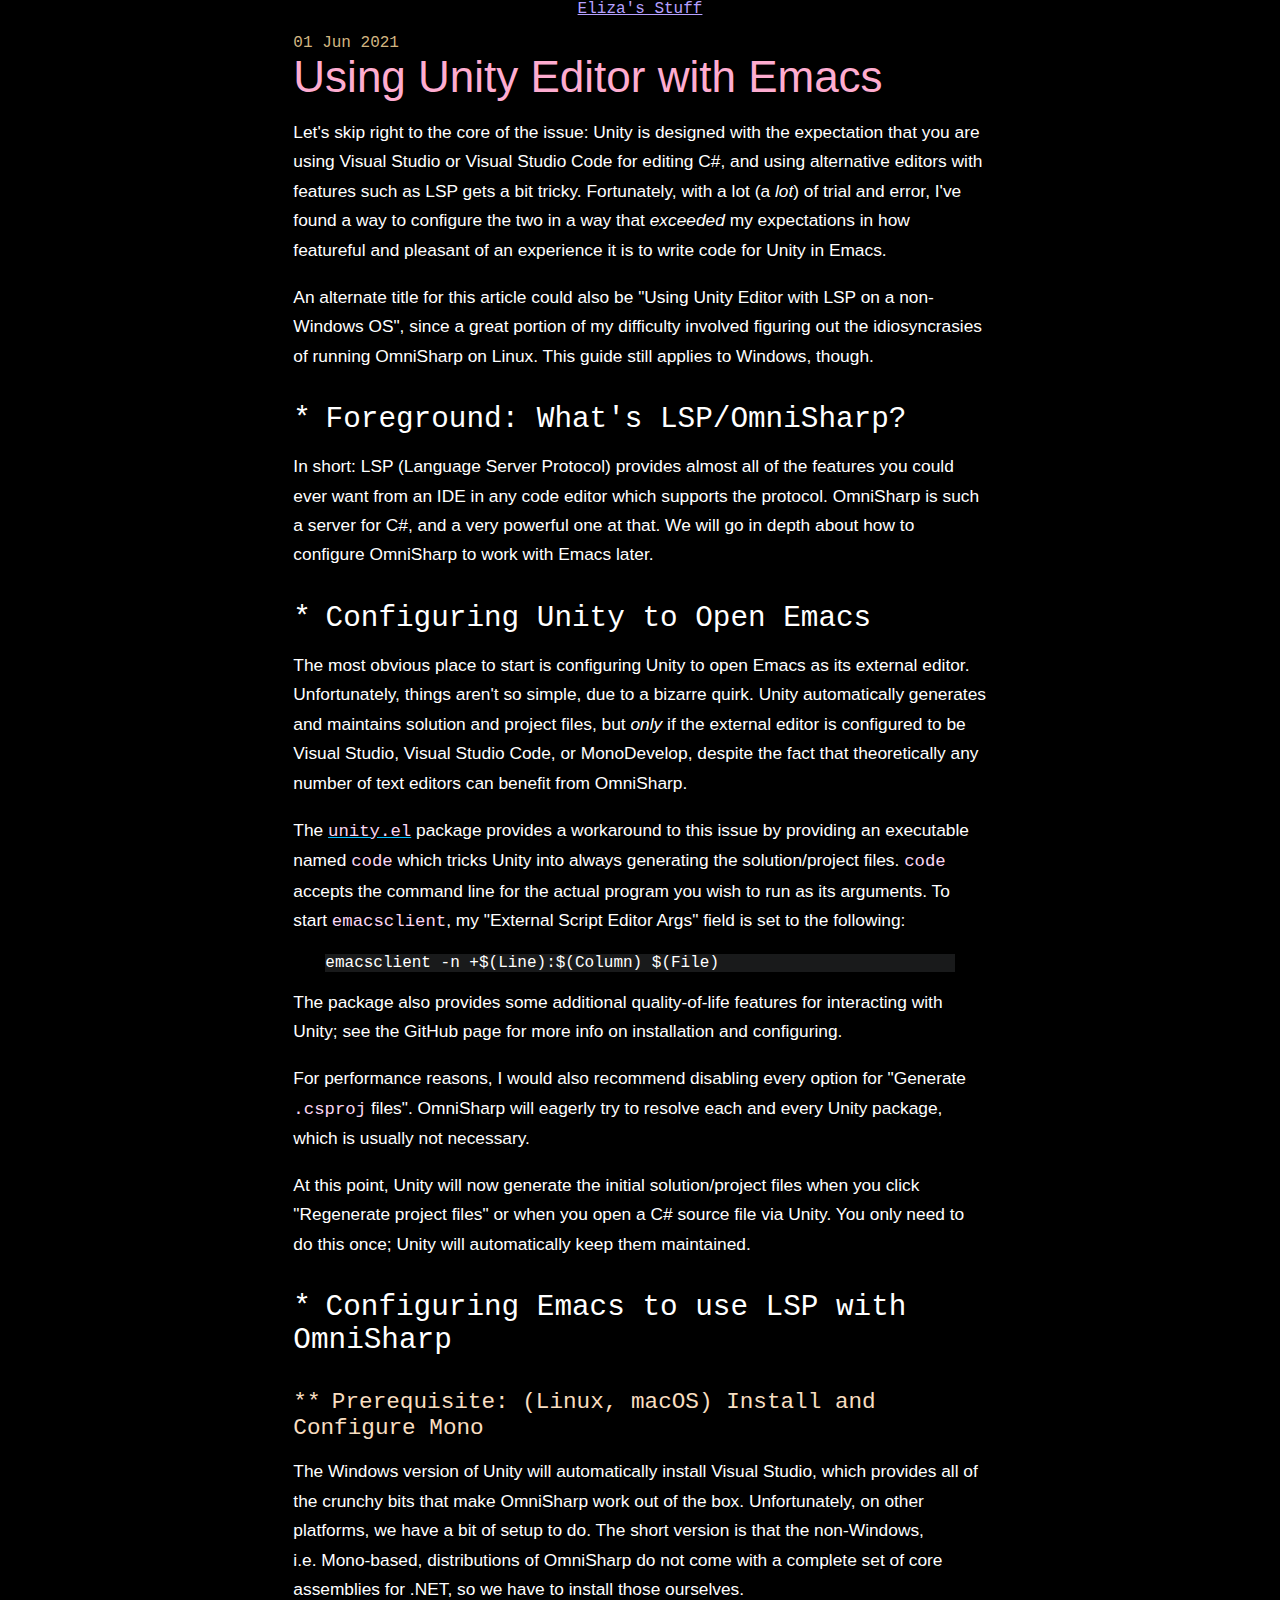
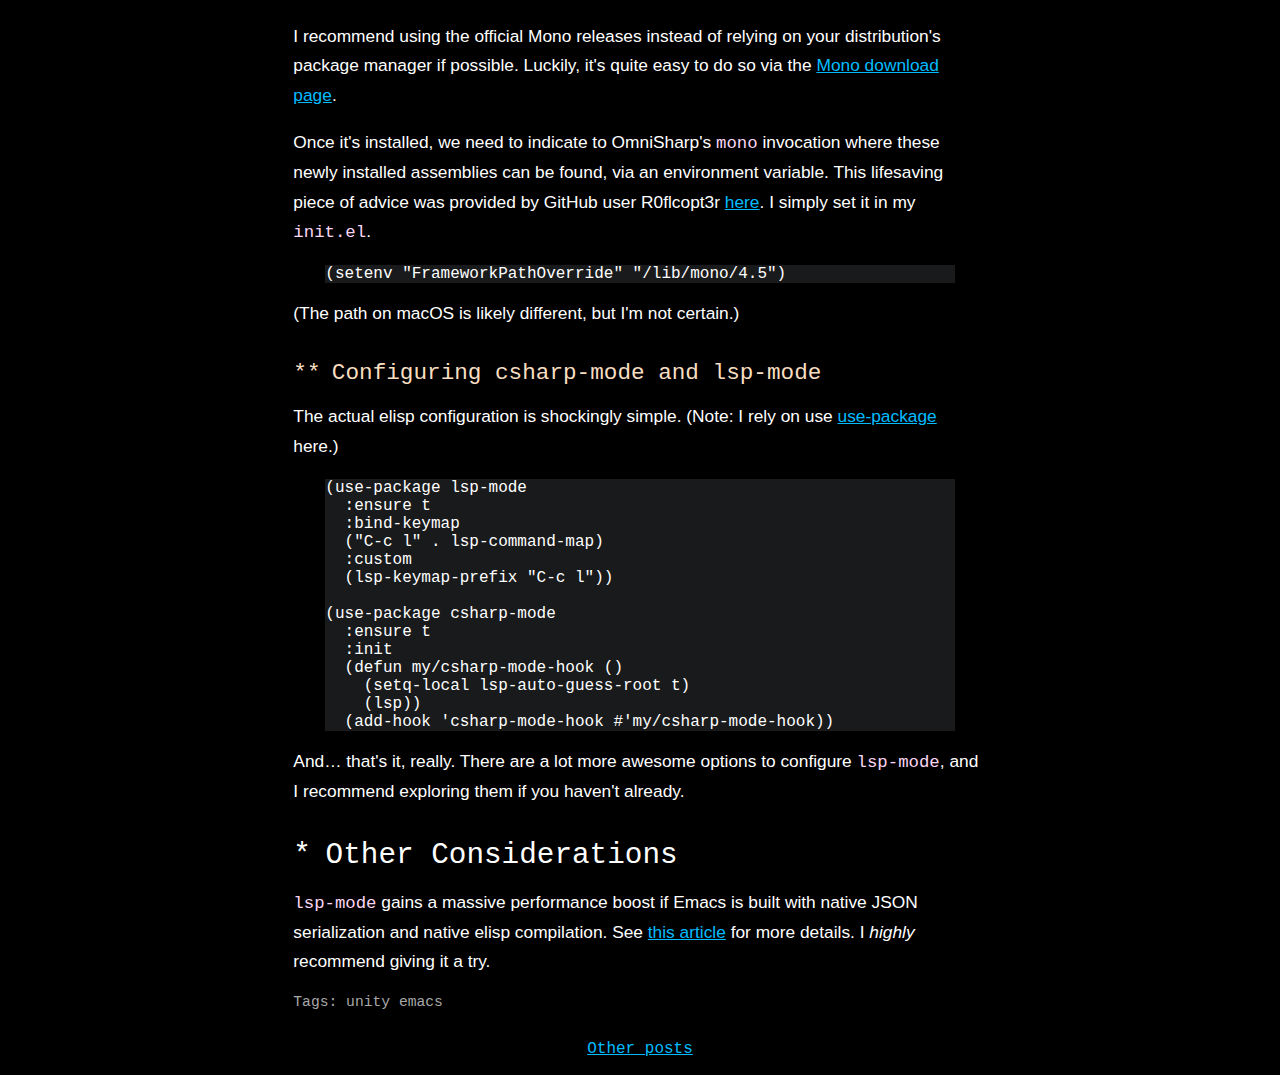
==== index.html @ f9590eb8 "Initial commit" ====
<!DOCTYPE html>
<html lang="en">
<head>
<meta charset="UTF-8">
<link rel="alternate"
      type="application/rss+xml"
      href="https://eliza.sh/rss.xml"
      title="RSS feed for https://eliza.sh/">
<title>Eliza's Stuff</title>
<meta name="author" content="Eliza Velasquez">
<meta name="referrer" content="no-referrer">
<link href= "static/style.css" rel="stylesheet" type="text/css" />
<link rel="icon" href="static/favicon.ico"></head>
<body>
<div id="preamble" class="status"><div class="header">
  <a href="https://eliza.sh">Eliza's Stuff</a>
</div></div>
<div id="content">

<div class="post-date">01 Jun 2021</div><h1 class="post-title"><a href="https://eliza.sh/2021-06-01-using-unity-editor-with-emacs.html">Using Unity Editor with Emacs</a></h1>
<p>
Let's skip right to the core of the issue: Unity is designed with the
expectation that you are using Visual Studio or Visual Studio Code for editing
C#, and using alternative editors with features such as LSP gets a bit tricky.
Fortunately, with a lot (a <i>lot</i>) of trial and error, I've found a way to
configure the two in a way that <i>exceeded</i> my expectations in how featureful and
pleasant of an experience it is to write code for Unity in Emacs.
</p>

<p>
An alternate title for this article could also be "Using Unity Editor with LSP
on a non-Windows OS", since a great portion of my difficulty involved figuring
out the idiosyncrasies of running OmniSharp on Linux. This guide still applies
to Windows, though.
</p>

<div id="outline-container-orgce68f66" class="outline-2">
<h2 id="orgce68f66">Foreground: What's LSP/OmniSharp?</h2>
<div class="outline-text-2" id="text-orgce68f66">
<p>
In short: LSP (Language Server Protocol) provides almost all of the features you
could ever want from an IDE in any code editor which supports the protocol.
OmniSharp is such a server for C#, and a very powerful one at that. We will go
in depth about how to configure OmniSharp to work with Emacs later.
</p>
</div>
</div>

<div id="outline-container-orgf71301f" class="outline-2">
<h2 id="orgf71301f">Configuring Unity to Open Emacs</h2>
<div class="outline-text-2" id="text-orgf71301f">
<p>
The most obvious place to start is configuring Unity to open Emacs as its
external editor. Unfortunately, things aren't so simple, due to a bizarre quirk.
Unity automatically generates and maintains solution and project files, but
<i>only</i> if the external editor is configured to be Visual Studio, Visual Studio
Code, or MonoDevelop, despite the fact that theoretically any number of text
editors can benefit from OmniSharp.
</p>

<p>
The <a href="https://github.com/elizagamedev/unity.el"><code>unity.el</code></a> package provides a workaround to this issue by providing an
executable named <code>code</code> which tricks Unity into always generating the
solution/project files. <code>code</code> accepts the command line for the actual program
you wish to run as its arguments. To start <code>emacsclient</code>, my "External Script
Editor Args" field is set to the following:
</p>

<div class="org-src-container">
<pre class="src src-shell">emacsclient -n +$(Line):$(Column) $(File)
</pre>
</div>

<p>
The package also provides some additional quality-of-life features for
interacting with Unity; see the GitHub page for more info on installation and
configuring.
</p>

<p>
For performance reasons, I would also recommend disabling every option for
"Generate <code>.csproj</code> files". OmniSharp will eagerly try to resolve each and every
Unity package, which is usually not necessary.
</p>

<p>
At this point, Unity will now generate the initial solution/project files when
you click "Regenerate project files" or when you open a C# source file via
Unity. You only need to do this once; Unity will automatically keep them
maintained.
</p>
</div>
</div>

<div id="outline-container-org1d186b8" class="outline-2">
<h2 id="org1d186b8">Configuring Emacs to use LSP with OmniSharp</h2>
<div class="outline-text-2" id="text-org1d186b8">
</div>
<div id="outline-container-orga952d74" class="outline-3">
<h3 id="orga952d74">Prerequisite: (Linux, macOS) Install and Configure Mono</h3>
<div class="outline-text-3" id="text-orga952d74">
<p>
The Windows version of Unity will automatically install Visual Studio, which
provides all of the crunchy bits that make OmniSharp work out of the box.
Unfortunately, on other platforms, we have a bit of setup to do. The short
version is that the non-Windows, i.e. Mono-based, distributions of OmniSharp do
not come with a complete set of core assemblies for .NET, so we have to install
those ourselves.
</p>

<p>
I recommend using the official Mono releases instead of relying on your
distribution's package manager if possible. Luckily, it's quite easy to do so
via the <a href="https://www.mono-project.com/download/stable/">Mono download page</a>.
</p>

<p>
Once it's installed, we need to indicate to OmniSharp's <code>mono</code> invocation where
these newly installed assemblies can be found, via an environment variable. This
lifesaving piece of advice was provided by GitHub user R0flcopt3r <a href="https://github.com/OmniSharp/omnisharp-roslyn/issues/1948#issuecomment-694869256">here</a>. I simply
set it in my <code>init.el</code>.
</p>

<div class="org-src-container">
<pre class="src src-emacs-lisp">(setenv "FrameworkPathOverride" "/lib/mono/4.5")
</pre>
</div>

<p>
(The path on macOS is likely different, but I'm not certain.)
</p>
</div>
</div>

<div id="outline-container-org9ff57dd" class="outline-3">
<h3 id="org9ff57dd">Configuring <code>csharp-mode</code> and <code>lsp-mode</code></h3>
<div class="outline-text-3" id="text-org9ff57dd">
<p>
The actual elisp configuration is shockingly simple. (Note: I rely on use
<a href="https://github.com/jwiegley/use-package">use-package</a> here.)
</p>

<div class="org-src-container">
<pre class="src src-emacs-lisp">(use-package lsp-mode
  :ensure t
  :bind-keymap
  ("C-c l" . lsp-command-map)
  :custom
  (lsp-keymap-prefix "C-c l"))

(use-package csharp-mode
  :ensure t
  :init
  (defun my/csharp-mode-hook ()
    (setq-local lsp-auto-guess-root t)
    (lsp))
  (add-hook 'csharp-mode-hook #'my/csharp-mode-hook))
</pre>
</div>

<p>
And&#x2026; that's it, really. There are a lot more awesome options to configure
<code>lsp-mode</code>, and I recommend exploring them if you haven't already.
</p>
</div>
</div>
</div>

<div id="outline-container-org6fad191" class="outline-2">
<h2 id="org6fad191">Other Considerations</h2>
<div class="outline-text-2" id="text-org6fad191">
<p>
<code>lsp-mode</code> gains a massive performance boost if Emacs is built with native JSON
serialization and native elisp compilation. See <a href="https://www.masteringemacs.org/article/speed-up-emacs-libjansson-native-elisp-compilation">this article</a> for more details. I
<i>highly</i> recommend giving it a try.
</p>
</div>
</div>
<div class="taglist"><a href="https://eliza.sh/tags.html">Tags</a>: <a href="https://eliza.sh/tag-unity.html">unity</a> <a href="https://eliza.sh/tag-emacs.html">emacs</a> </div><div id="archive">
<a href="https://eliza.sh/archive.html">Other posts</a>
</div>
</div>
<div id="postamble" class="status"></div>
</body>
</html>
---- static/style.css ----
/* This color scheme is based on Modus Vivendi. */

body {
  font-family: sans-serif;
  background-color: #000000;
  font-size: 13pt;
  margin: 0;
}

#content {
  display: block;
  max-width: 40em;
  margin: 0 auto;
}

/* Links. */
a {
  color: inherit;
  text-decoration: inherit;
}

a:hover {
  color: white;
  text-decoration: inherit;
  background: #10387c; /* blue-subtle-bg */
}

p a,
.header a,
#archive a {
  color: #00bcff; /* blue-alt-other */
  text-decoration: underline;
}

p a:visited,
.header a,
#archive a:visited {
  color: #b6a0ff; /* magenta-alt-other */
}

/* Before content. */
.header {
  font-size: 12pt;
  font-family: monospace;
  text-align: center;
  margin: 0 0 1rem 0;
}

/* h1 is the article title. */
h1 {
  color: #feacd0; /* magenta */
  font-weight: lighter;
  font-size: 33pt;
  margin: 0 0 1rem 0;
}

div.post-date {
  color: #d2b580; /* yellow-faint */
  font-family: monospace;
  font-size: 12pt;
}

/* h2 is heading 1, etc. */
h2,
h3,
h4,
h5,
h6 {
  font-weight: normal;
  font-family: monospace;
  margin: 2rem 0 1rem 0;
}

h2 {
  color: #ffffff; /* fg-main */
  font-size: 22pt;
}

h2::before {
  content: "*";
  margin: 0 0.5em 0 0;
}

h3 {
  color: #f8dec0; /* fg-special-warm */
  font-size: 17pt;
}

h3::before {
  content: "**";
  margin: 0 0.5em 0 0;
}

h4 {
  color: #c6eaff; /* fg-special-cold */
  font-size: 15pt;
}

h4::before {
  content: "***";
  margin: 0 0.5em 0 0;
}

h5 {
  color: #bfebe0; /* fg-special-mild */
  font-size: inherit;
}

h5::before {
  content: "****";
  margin: 0 0.5em 0 0;
}

h6 {
  color: #fbd6f4; /* fg-special-calm */
  font-size: 11pt;
}

h6::before {
  content: "*****";
  margin: 0 0.5em 0 0;
}

/* Text body. */
p {
  line-height: 1.7em;
  color: #ffffff; /* fg-main */
  margin: 0 0 1em 0;
}

p code {
  font-family: monospace;
  color: #fbd6f4; /* fg-special-calm */
}

pre {
  font-size: 12pt;
  font-family: monospace;
  color: #ffffff; /* fg-main */
  background-color: #191a1b; /* bg-alt */
  margin: 1em 2em;
}

/* After content. */
.taglist {
  color: #a8a8a8; /* fg-alt */
  font-size: 11pt;
  font-family: monospace;
  margin: 0 0 2em 0;
}

#archive {
  font-size: 12pt;
  font-family: monospace;
  text-align: center;
}
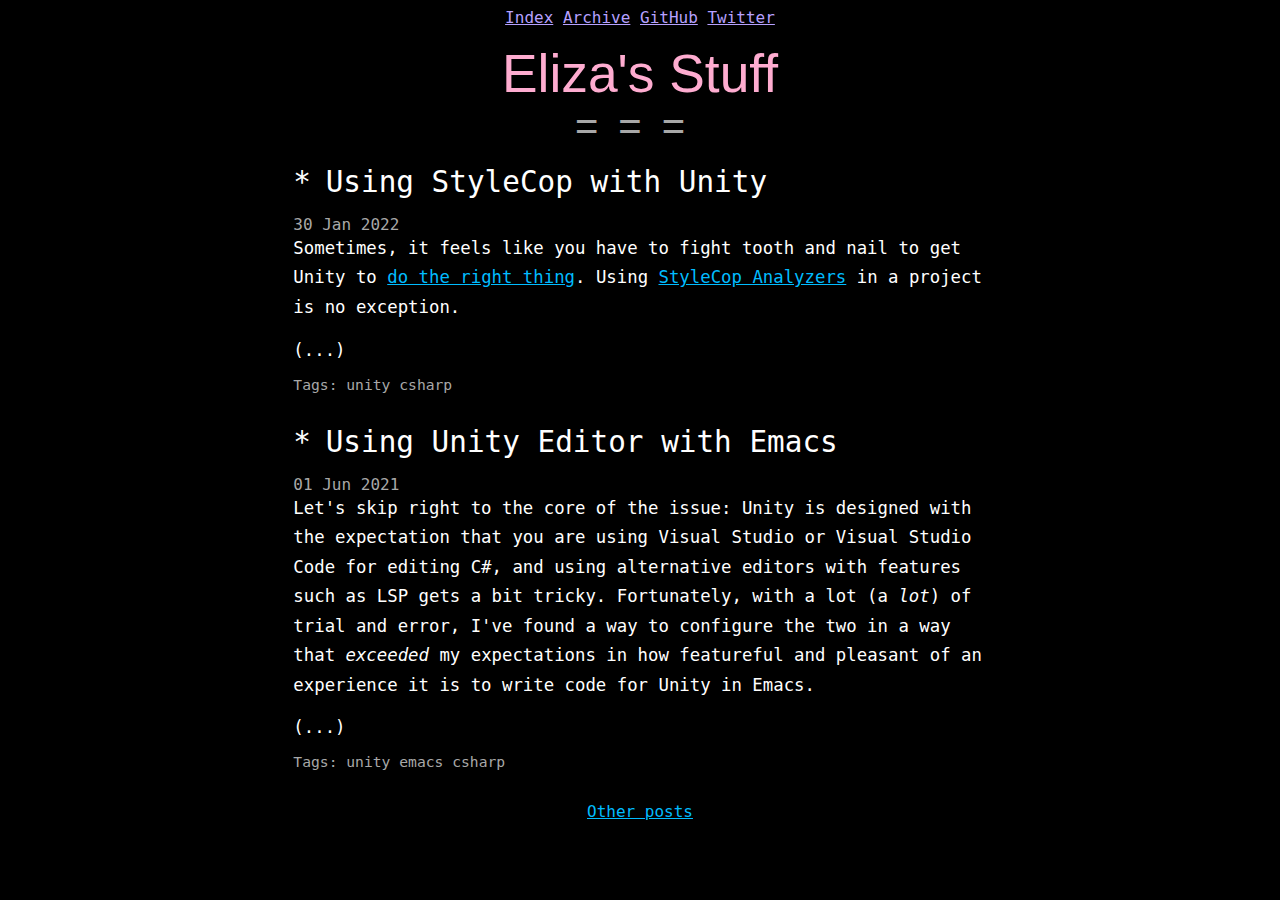
==== commit 325180e4: "Improve CSS" ====
--- a/index.html
+++ b/index.html
@@ -8,175 +8,28 @@
       title="RSS feed for https://eliza.sh/">
 <title>Eliza's Stuff</title>
 <meta name="author" content="Eliza Velasquez">
-<meta name="referrer" content="no-referrer">
-<link href= "static/style.css" rel="stylesheet" type="text/css" />
-<link rel="icon" href="static/favicon.ico"></head>
+  <meta name="referrer" content="no-referrer">
+  <link href= "static/style.css" rel="stylesheet" type="text/css" />
+  <link rel="icon" href="static/favicon-96.png"></head>
 <body>
 <div id="preamble" class="status"><div class="header">
-  <a href="https://eliza.sh">Eliza's Stuff</a>
-</div></div>
+    <a href="https://eliza.sh">Index</a>
+    <a href="https://eliza.sh/archive.html">Archive</a>
+    <a href="https://github.com/elizagamedev/">GitHub</a>
+    <a href="https://twitter.com/elizagamedev">Twitter</a>
+  </div></div>
 <div id="content">
-
-<div class="post-date">01 Jun 2021</div><h1 class="post-title"><a href="https://eliza.sh/2021-06-01-using-unity-editor-with-emacs.html">Using Unity Editor with Emacs</a></h1>
-<p>
+<h1>Eliza's Stuff</h1><h2 class="post-title"><a href="https://eliza.sh/2022-01-30-using-stylecop-with-unity.html">Using StyleCop with Unity</a></h2><div class="post-date">30 Jan 2022</div><p>
+Sometimes, it feels like you have to fight tooth and nail to get Unity to <a href="https://eliza.sh/2021-06-01-using-unity-editor-with-emacs.html">do the
+right thing</a>. Using <a href="https://github.com/DotNetAnalyzers/StyleCopAnalyzers">StyleCop Analyzers</a> in a project is no exception.
+</p>(...)<div class="taglist"><a href="https://eliza.sh/tags.html">Tags</a>: <a href="https://eliza.sh/tag-unity.html">unity</a> <a href="https://eliza.sh/tag-csharp.html">csharp</a> </div><h2 class="post-title"><a href="https://eliza.sh/2021-06-01-using-unity-editor-with-emacs.html">Using Unity Editor with Emacs</a></h2><div class="post-date">01 Jun 2021</div><p>
 Let's skip right to the core of the issue: Unity is designed with the
 expectation that you are using Visual Studio or Visual Studio Code for editing
 C#, and using alternative editors with features such as LSP gets a bit tricky.
 Fortunately, with a lot (a <i>lot</i>) of trial and error, I've found a way to
 configure the two in a way that <i>exceeded</i> my expectations in how featureful and
 pleasant of an experience it is to write code for Unity in Emacs.
-</p>
-
-<p>
-An alternate title for this article could also be "Using Unity Editor with LSP
-on a non-Windows OS", since a great portion of my difficulty involved figuring
-out the idiosyncrasies of running OmniSharp on Linux. This guide still applies
-to Windows, though.
-</p>
-
-<div id="outline-container-orgce68f66" class="outline-2">
-<h2 id="orgce68f66">Foreground: What's LSP/OmniSharp?</h2>
-<div class="outline-text-2" id="text-orgce68f66">
-<p>
-In short: LSP (Language Server Protocol) provides almost all of the features you
-could ever want from an IDE in any code editor which supports the protocol.
-OmniSharp is such a server for C#, and a very powerful one at that. We will go
-in depth about how to configure OmniSharp to work with Emacs later.
-</p>
-</div>
-</div>
-
-<div id="outline-container-orgf71301f" class="outline-2">
-<h2 id="orgf71301f">Configuring Unity to Open Emacs</h2>
-<div class="outline-text-2" id="text-orgf71301f">
-<p>
-The most obvious place to start is configuring Unity to open Emacs as its
-external editor. Unfortunately, things aren't so simple, due to a bizarre quirk.
-Unity automatically generates and maintains solution and project files, but
-<i>only</i> if the external editor is configured to be Visual Studio, Visual Studio
-Code, or MonoDevelop, despite the fact that theoretically any number of text
-editors can benefit from OmniSharp.
-</p>
-
-<p>
-The <a href="https://github.com/elizagamedev/unity.el"><code>unity.el</code></a> package provides a workaround to this issue by providing an
-executable named <code>code</code> which tricks Unity into always generating the
-solution/project files. <code>code</code> accepts the command line for the actual program
-you wish to run as its arguments. To start <code>emacsclient</code>, my "External Script
-Editor Args" field is set to the following:
-</p>
-
-<div class="org-src-container">
-<pre class="src src-shell">emacsclient -n +$(Line):$(Column) $(File)
-</pre>
-</div>
-
-<p>
-The package also provides some additional quality-of-life features for
-interacting with Unity; see the GitHub page for more info on installation and
-configuring.
-</p>
-
-<p>
-For performance reasons, I would also recommend disabling every option for
-"Generate <code>.csproj</code> files". OmniSharp will eagerly try to resolve each and every
-Unity package, which is usually not necessary.
-</p>
-
-<p>
-At this point, Unity will now generate the initial solution/project files when
-you click "Regenerate project files" or when you open a C# source file via
-Unity. You only need to do this once; Unity will automatically keep them
-maintained.
-</p>
-</div>
-</div>
-
-<div id="outline-container-org1d186b8" class="outline-2">
-<h2 id="org1d186b8">Configuring Emacs to use LSP with OmniSharp</h2>
-<div class="outline-text-2" id="text-org1d186b8">
-</div>
-<div id="outline-container-orga952d74" class="outline-3">
-<h3 id="orga952d74">Prerequisite: (Linux, macOS) Install and Configure Mono</h3>
-<div class="outline-text-3" id="text-orga952d74">
-<p>
-The Windows version of Unity will automatically install Visual Studio, which
-provides all of the crunchy bits that make OmniSharp work out of the box.
-Unfortunately, on other platforms, we have a bit of setup to do. The short
-version is that the non-Windows, i.e. Mono-based, distributions of OmniSharp do
-not come with a complete set of core assemblies for .NET, so we have to install
-those ourselves.
-</p>
-
-<p>
-I recommend using the official Mono releases instead of relying on your
-distribution's package manager if possible. Luckily, it's quite easy to do so
-via the <a href="https://www.mono-project.com/download/stable/">Mono download page</a>.
-</p>
-
-<p>
-Once it's installed, we need to indicate to OmniSharp's <code>mono</code> invocation where
-these newly installed assemblies can be found, via an environment variable. This
-lifesaving piece of advice was provided by GitHub user R0flcopt3r <a href="https://github.com/OmniSharp/omnisharp-roslyn/issues/1948#issuecomment-694869256">here</a>. I simply
-set it in my <code>init.el</code>.
-</p>
-
-<div class="org-src-container">
-<pre class="src src-emacs-lisp">(setenv "FrameworkPathOverride" "/lib/mono/4.5")
-</pre>
-</div>
-
-<p>
-(The path on macOS is likely different, but I'm not certain.)
-</p>
-</div>
-</div>
-
-<div id="outline-container-org9ff57dd" class="outline-3">
-<h3 id="org9ff57dd">Configuring <code>csharp-mode</code> and <code>lsp-mode</code></h3>
-<div class="outline-text-3" id="text-org9ff57dd">
-<p>
-The actual elisp configuration is shockingly simple. (Note: I rely on use
-<a href="https://github.com/jwiegley/use-package">use-package</a> here.)
-</p>
-
-<div class="org-src-container">
-<pre class="src src-emacs-lisp">(use-package lsp-mode
-  :ensure t
-  :bind-keymap
-  ("C-c l" . lsp-command-map)
-  :custom
-  (lsp-keymap-prefix "C-c l"))
-
-(use-package csharp-mode
-  :ensure t
-  :init
-  (defun my/csharp-mode-hook ()
-    (setq-local lsp-auto-guess-root t)
-    (lsp))
-  (add-hook 'csharp-mode-hook #'my/csharp-mode-hook))
-</pre>
-</div>
-
-<p>
-And&#x2026; that's it, really. There are a lot more awesome options to configure
-<code>lsp-mode</code>, and I recommend exploring them if you haven't already.
-</p>
-</div>
-</div>
-</div>
-
-<div id="outline-container-org6fad191" class="outline-2">
-<h2 id="org6fad191">Other Considerations</h2>
-<div class="outline-text-2" id="text-org6fad191">
-<p>
-<code>lsp-mode</code> gains a massive performance boost if Emacs is built with native JSON
-serialization and native elisp compilation. See <a href="https://www.masteringemacs.org/article/speed-up-emacs-libjansson-native-elisp-compilation">this article</a> for more details. I
-<i>highly</i> recommend giving it a try.
-</p>
-</div>
-</div>
-<div class="taglist"><a href="https://eliza.sh/tags.html">Tags</a>: <a href="https://eliza.sh/tag-unity.html">unity</a> <a href="https://eliza.sh/tag-emacs.html">emacs</a> </div><div id="archive">
+</p>(...)<div class="taglist"><a href="https://eliza.sh/tags.html">Tags</a>: <a href="https://eliza.sh/tag-unity.html">unity</a> <a href="https://eliza.sh/tag-emacs.html">emacs</a> <a href="https://eliza.sh/tag-csharp.html">csharp</a> </div><div id="archive">
 <a href="https://eliza.sh/archive.html">Other posts</a>
 </div>
 </div>
--- a/static/style.css
+++ b/static/style.css
@@ -1,10 +1,10 @@
 /* This color scheme is based on Modus Vivendi. */
 
 body {
-  font-family: sans-serif;
-  background-color: #000000;
+  font-family: monospace;
   font-size: 13pt;
-  margin: 0;
+  background-color: #000000; /* bg-main */
+  color: #ffffff; /* fg-main */
 }
 
 #content {
@@ -41,22 +41,38 @@
 /* Before content. */
 .header {
   font-size: 12pt;
-  font-family: monospace;
   text-align: center;
   margin: 0 0 1rem 0;
 }
 
-/* h1 is the article title. */
+/* The page title. */
 h1 {
   color: #feacd0; /* magenta */
+  font-family: sans-serif;
   font-weight: lighter;
-  font-size: 33pt;
+  font-size: 40pt;
+  text-align: center;
+  margin: 0;
+}
+
+h1::after {
+  content: "===";
+  display: block;
+  color: #a8a8a8; /* fg-alt */
+  font-size: 30pt;
+  text-align: center;
+  letter-spacing: 0.5em;
   margin: 0 0 1rem 0;
 }
 
+/* The titles on the index and archive. */
+h2.post-title {
+  margin: 0;
+}
+
 div.post-date {
-  color: #d2b580; /* yellow-faint */
-  font-family: monospace;
+  margin: 1rem 0 0 0;
+  color: #a8a8a8; /* fg-alt */
   font-size: 12pt;
 }
 
@@ -67,8 +83,7 @@
 h5,
 h6 {
   font-weight: normal;
-  font-family: monospace;
-  margin: 2rem 0 1rem 0;
+  margin: 2rem 0 0.5rem 0;
 }
 
 h2 {
@@ -124,33 +139,29 @@
 /* Text body. */
 p {
   line-height: 1.7em;
-  color: #ffffff; /* fg-main */
   margin: 0 0 1em 0;
 }
 
 p code {
-  font-family: monospace;
   color: #fbd6f4; /* fg-special-calm */
+  background-color: #191a1b; /* bg-alt */
 }
 
 pre {
-  font-size: 12pt;
-  font-family: monospace;
-  color: #ffffff; /* fg-main */
   background-color: #191a1b; /* bg-alt */
-  margin: 1em 2em;
+  margin: 1rem 2rem;
+  padding: 0.5rem;
+  overflow-x: auto;
 }
 
 /* After content. */
 .taglist {
   color: #a8a8a8; /* fg-alt */
   font-size: 11pt;
-  font-family: monospace;
-  margin: 0 0 2em 0;
+  margin: 1rem 0 2rem 0;
 }
 
 #archive {
   font-size: 12pt;
-  font-family: monospace;
   text-align: center;
 }
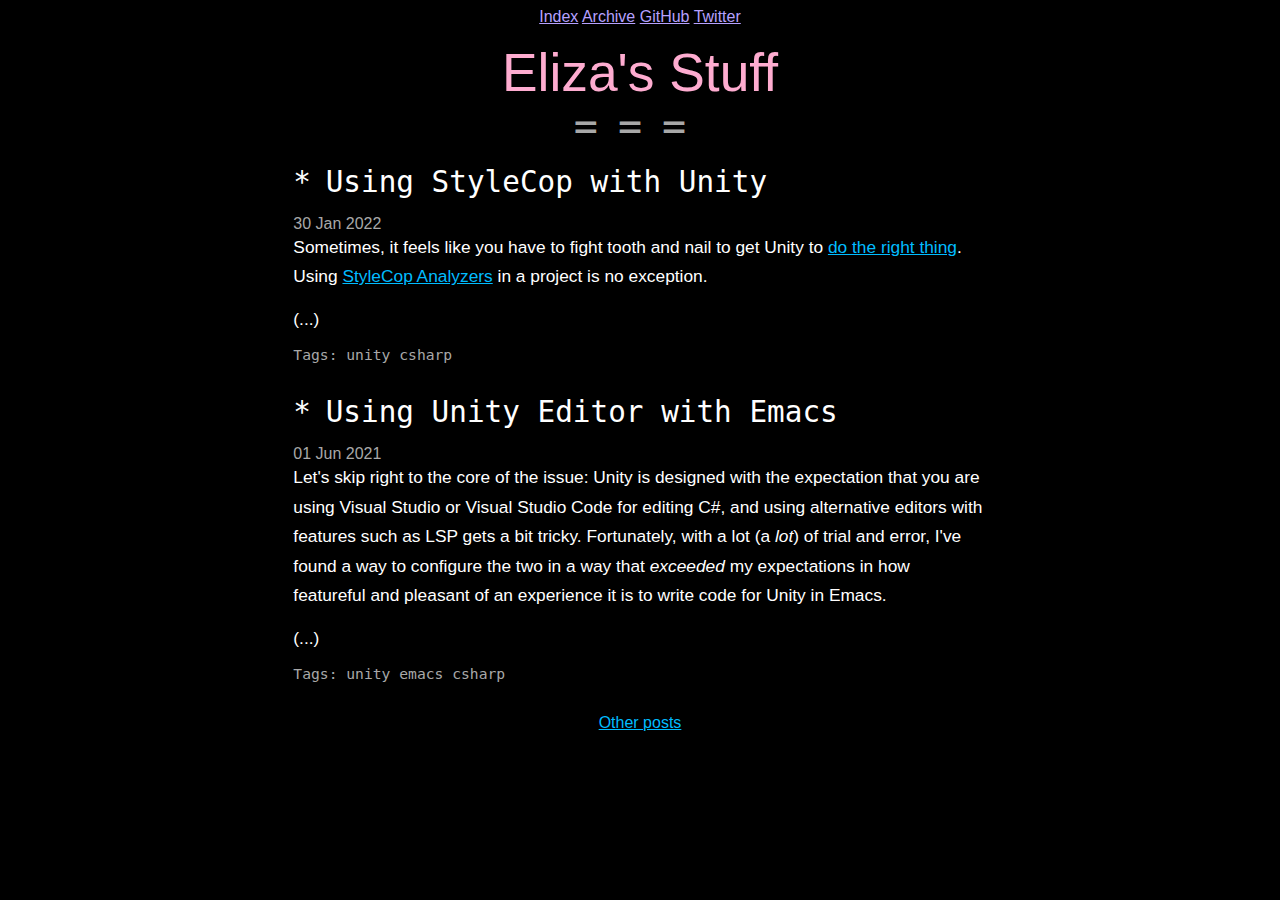
==== commit 2a13a948: "Improve readability, add custom IDs" ====
--- a/index.html
+++ b/index.html
@@ -8,16 +8,17 @@
       title="RSS feed for https://eliza.sh/">
 <title>Eliza's Stuff</title>
 <meta name="author" content="Eliza Velasquez">
-  <meta name="referrer" content="no-referrer">
-  <link href= "static/style.css" rel="stylesheet" type="text/css" />
-  <link rel="icon" href="static/favicon-96.png"></head>
+<meta name="referrer" content="no-referrer">
+<meta name="viewport" content="width=device-width, initial-scale=1.0"/>
+<link href= "static/style.css" rel="stylesheet" type="text/css" />
+<link rel="icon" href="static/favicon-96.png"></head>
 <body>
 <div id="preamble" class="status"><div class="header">
-    <a href="https://eliza.sh">Index</a>
-    <a href="https://eliza.sh/archive.html">Archive</a>
-    <a href="https://github.com/elizagamedev/">GitHub</a>
-    <a href="https://twitter.com/elizagamedev">Twitter</a>
-  </div></div>
+  <a href="https://eliza.sh">Index</a>
+  <a href="https://eliza.sh/archive.html">Archive</a>
+  <a href="https://github.com/elizagamedev/">GitHub</a>
+  <a href="https://twitter.com/elizagamedev">Twitter</a>
+</div></div>
 <div id="content">
 <h1>Eliza's Stuff</h1><h2 class="post-title"><a href="https://eliza.sh/2022-01-30-using-stylecop-with-unity.html">Using StyleCop with Unity</a></h2><div class="post-date">30 Jan 2022</div><p>
 Sometimes, it feels like you have to fight tooth and nail to get Unity to <a href="https://eliza.sh/2021-06-01-using-unity-editor-with-emacs.html">do the
--- a/static/style.css
+++ b/static/style.css
@@ -1,7 +1,7 @@
 /* This color scheme is based on Modus Vivendi. */
 
 body {
-  font-family: monospace;
+  font-family: sans-serif;
   font-size: 13pt;
   background-color: #000000; /* bg-main */
   color: #ffffff; /* fg-main */
@@ -48,7 +48,6 @@
 /* The page title. */
 h1 {
   color: #feacd0; /* magenta */
-  font-family: sans-serif;
   font-weight: lighter;
   font-size: 40pt;
   text-align: center;
@@ -56,6 +55,7 @@
 }
 
 h1::after {
+  font-family: monospace;
   content: "===";
   display: block;
   color: #a8a8a8; /* fg-alt */
@@ -82,6 +82,7 @@
 h4,
 h5,
 h6 {
+  font-family: monospace;
   font-weight: normal;
   margin: 2rem 0 0.5rem 0;
 }
@@ -143,11 +144,13 @@
 }
 
 p code {
+  font-family: monospace;
   color: #fbd6f4; /* fg-special-calm */
   background-color: #191a1b; /* bg-alt */
 }
 
 pre {
+  font-family: monospace;
   background-color: #191a1b; /* bg-alt */
   margin: 1rem 2rem;
   padding: 0.5rem;
@@ -156,6 +159,7 @@
 
 /* After content. */
 .taglist {
+  font-family: monospace;
   color: #a8a8a8; /* fg-alt */
   font-size: 11pt;
   margin: 1rem 0 2rem 0;
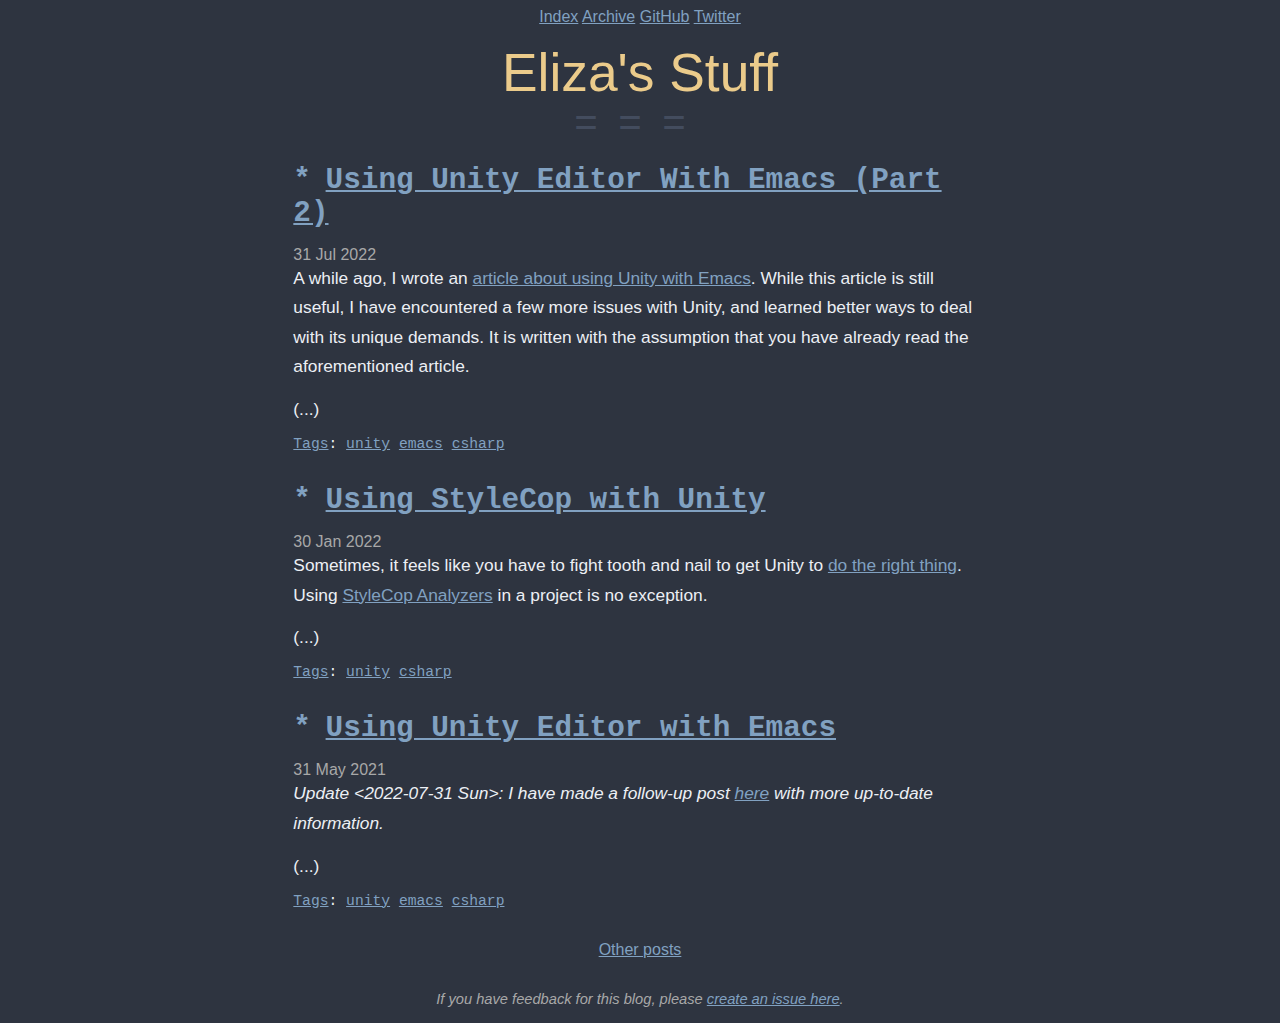
==== commit 8a0e4e80: "Create unity+emacs part 2" ====
--- a/index.html
+++ b/index.html
@@ -20,20 +20,21 @@
   <a href="https://twitter.com/elizagamedev">Twitter</a>
 </div></div>
 <div id="content">
-<h1>Eliza's Stuff</h1><h2 class="post-title"><a href="https://eliza.sh/2022-01-30-using-stylecop-with-unity.html">Using StyleCop with Unity</a></h2><div class="post-date">30 Jan 2022</div><p>
+<h1>Eliza's Stuff</h1><h2 class="post-title"><a href="https://eliza.sh/2022-07-31-using-unity-editor-with-emacs-(part-2).html">Using Unity Editor With Emacs (Part 2)</a></h2><div class="post-date">31 Jul 2022</div><p>
+A while ago, I wrote an <a href="https://eliza.sh/2021-06-01-using-unity-editor-with-emacs.html">article about using Unity with Emacs</a>. While this article
+is still useful, I have encountered a few more issues with Unity, and learned
+better ways to deal with its unique demands. It is written with the assumption
+that you have already read the aforementioned article.
+</p>(...)<div class="taglist"><a href="https://eliza.sh/tags.html">Tags</a>: <a href="https://eliza.sh/tag-unity.html">unity</a> <a href="https://eliza.sh/tag-emacs.html">emacs</a> <a href="https://eliza.sh/tag-csharp.html">csharp</a> </div><h2 class="post-title"><a href="https://eliza.sh/2022-01-30-using-stylecop-with-unity.html">Using StyleCop with Unity</a></h2><div class="post-date">30 Jan 2022</div><p>
 Sometimes, it feels like you have to fight tooth and nail to get Unity to <a href="https://eliza.sh/2021-06-01-using-unity-editor-with-emacs.html">do the
 right thing</a>. Using <a href="https://github.com/DotNetAnalyzers/StyleCopAnalyzers">StyleCop Analyzers</a> in a project is no exception.
-</p>(...)<div class="taglist"><a href="https://eliza.sh/tags.html">Tags</a>: <a href="https://eliza.sh/tag-unity.html">unity</a> <a href="https://eliza.sh/tag-csharp.html">csharp</a> </div><h2 class="post-title"><a href="https://eliza.sh/2021-06-01-using-unity-editor-with-emacs.html">Using Unity Editor with Emacs</a></h2><div class="post-date">01 Jun 2021</div><p>
-Let's skip right to the core of the issue: Unity is designed with the
-expectation that you are using Visual Studio or Visual Studio Code for editing
-C#, and using alternative editors with features such as LSP gets a bit tricky.
-Fortunately, with a lot (a <i>lot</i>) of trial and error, I've found a way to
-configure the two in a way that <i>exceeded</i> my expectations in how featureful and
-pleasant of an experience it is to write code for Unity in Emacs.
+</p>(...)<div class="taglist"><a href="https://eliza.sh/tags.html">Tags</a>: <a href="https://eliza.sh/tag-unity.html">unity</a> <a href="https://eliza.sh/tag-csharp.html">csharp</a> </div><h2 class="post-title"><a href="https://eliza.sh/2021-06-01-using-unity-editor-with-emacs.html">Using Unity Editor with Emacs</a></h2><div class="post-date">31 May 2021</div><p>
+<i>Update <span class="timestamp-wrapper"><span class="timestamp">&lt;2022-07-31 Sun&gt;</span></span>: I have made a follow-up post <a href="https://eliza.sh/2022-07-31-using-unity-editor-with-emacs-(part-2).html">here</a> with more up-to-date
+information.</i>
 </p>(...)<div class="taglist"><a href="https://eliza.sh/tags.html">Tags</a>: <a href="https://eliza.sh/tag-unity.html">unity</a> <a href="https://eliza.sh/tag-emacs.html">emacs</a> <a href="https://eliza.sh/tag-csharp.html">csharp</a> </div><div id="archive">
 <a href="https://eliza.sh/archive.html">Other posts</a>
 </div>
 </div>
-<div id="postamble" class="status"></div>
+<div id="postamble" class="status">If you have feedback for this blog, please <a href="https://github.com/elizagamedev/elizagamedev.github.io/issues">create an issue here</a>.</div>
 </body>
 </html>
--- a/static/style.css
+++ b/static/style.css
@@ -1,10 +1,10 @@
-/* This color scheme is based on Modus Vivendi. */
+/* This color scheme is based on doom-nord. */
 
 body {
   font-family: sans-serif;
   font-size: 13pt;
-  background-color: #000000; /* bg-main */
-  color: #ffffff; /* fg-main */
+  background-color: #2E3440; /* bg */
+  color: #ECEFF4; /* fg */
 }
 
 #content {
@@ -14,29 +14,18 @@
 }
 
 /* Links. */
-a {
-  color: inherit;
-  text-decoration: inherit;
+a,
+a:visited {
+  color: #81A1C1;
+  text-decoration: underline;
 }
 
 a:hover {
-  color: white;
-  text-decoration: inherit;
-  background: #10387c; /* blue-subtle-bg */
+  color: #2E3440; /* bg */
+  text-decoration: none;
+  background: #81A1C1; /* blue */
 }
 
-p a,
-.header a,
-#archive a {
-  color: #00bcff; /* blue-alt-other */
-  text-decoration: underline;
-}
-
-p a:visited,
-.header a,
-#archive a:visited {
-  color: #b6a0ff; /* magenta-alt-other */
-}
 
 /* Before content. */
 .header {
@@ -46,19 +35,22 @@
 }
 
 /* The page title. */
-h1 {
-  color: #feacd0; /* magenta */
+h1,
+h1 a,
+h1 a:visited {
+  color: #EBCB8B;
   font-weight: lighter;
   font-size: 40pt;
   text-align: center;
   margin: 0;
+  text-decoration: none;
 }
 
 h1::after {
   font-family: monospace;
   content: "===";
   display: block;
-  color: #a8a8a8; /* fg-alt */
+  color: #434C5E;
   font-size: 30pt;
   text-align: center;
   letter-spacing: 0.5em;
@@ -72,7 +64,7 @@
 
 div.post-date {
   margin: 1rem 0 0 0;
-  color: #a8a8a8; /* fg-alt */
+  color: #A8A8A8;
   font-size: 12pt;
 }
 
@@ -83,12 +75,12 @@
 h5,
 h6 {
   font-family: monospace;
-  font-weight: normal;
+  font-weight: bold;
   margin: 2rem 0 0.5rem 0;
 }
 
 h2 {
-  color: #ffffff; /* fg-main */
+  color: #81A1C1;
   font-size: 22pt;
 }
 
@@ -98,7 +90,7 @@
 }
 
 h3 {
-  color: #f8dec0; /* fg-special-warm */
+  color: #B48EAD;
   font-size: 17pt;
 }
 
@@ -108,7 +100,7 @@
 }
 
 h4 {
-  color: #c6eaff; /* fg-special-cold */
+  color: #5D80AE; /* fg-special-cold */
   font-size: 15pt;
 }
 
@@ -118,7 +110,7 @@
 }
 
 h5 {
-  color: #bfebe0; /* fg-special-mild */
+  color: #A0B8D0;
   font-size: inherit;
 }
 
@@ -128,7 +120,7 @@
 }
 
 h6 {
-  color: #fbd6f4; /* fg-special-calm */
+  color: #C6AAC1;
   font-size: 11pt;
 }
 
@@ -145,13 +137,13 @@
 
 p code {
   font-family: monospace;
-  color: #fbd6f4; /* fg-special-calm */
-  background-color: #191a1b; /* bg-alt */
+  color: #D08770;
+  background-color: #373E4C;
 }
 
 pre {
   font-family: monospace;
-  background-color: #191a1b; /* bg-alt */
+  background-color: #373E4C;
   margin: 1rem 2rem;
   padding: 0.5rem;
   overflow-x: auto;
@@ -160,7 +152,6 @@
 /* After content. */
 .taglist {
   font-family: monospace;
-  color: #a8a8a8; /* fg-alt */
   font-size: 11pt;
   margin: 1rem 0 2rem 0;
 }
@@ -168,4 +159,12 @@
 #archive {
   font-size: 12pt;
   text-align: center;
+  margin: 1rem 0 2rem 0;
 }
+
+#postamble {
+  font-size: 11pt;
+  text-align: center;
+  font-style: italic;
+  color: #A8A8A8;
+}
